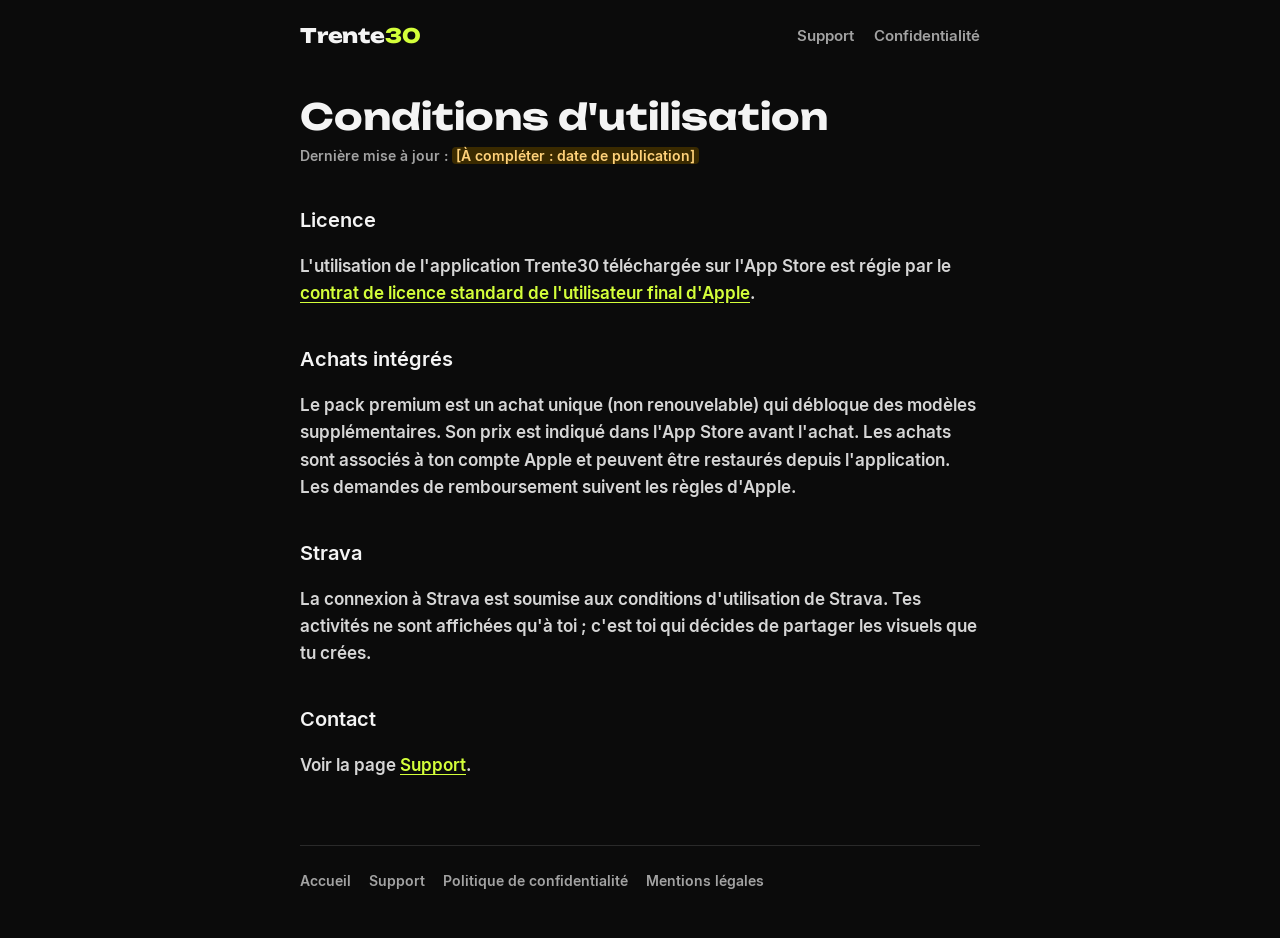
==== conditions.html @ 4fb77905 "Add Trente30 site: landing, privacy policy, support, terms, legal notice Static GitHub Pages site (s" ====
<!doctype html>
<html lang="fr">
<head>
  <meta charset="utf-8">
  <meta name="viewport" content="width=device-width, initial-scale=1, viewport-fit=cover">
  <title>Conditions d'utilisation — Trente30</title>
  <meta name="theme-color" content="#0b0b0b">
  <link rel="stylesheet" href="assets/style.css">
</head>
<body>
  <div class="wrap">
    <header class="site">
      <a class="brand" href="./">Trente<span>30</span></a>
      <nav class="site" aria-label="Navigation">
        <a href="support.html">Support</a>
        <a href="confidentialite.html">Confidentialité</a>
      </nav>
    </header>

    <main class="doc">
      <h1>Conditions d'utilisation</h1>
      <p class="updated">Dernière mise à jour : <span class="todo">[À compléter : date de publication]</span></p>

      <h2>Licence</h2>
      <p>L'utilisation de l'application Trente30 téléchargée sur l'App Store est régie par le <a href="https://www.apple.com/legal/internet-services/itunes/dev/stdeula/">contrat de licence standard de l'utilisateur final d'Apple</a>.</p>

      <h2>Achats intégrés</h2>
      <p>Le pack premium est un achat unique (non renouvelable) qui débloque des modèles supplémentaires. Son prix est indiqué dans l'App Store avant l'achat. Les achats sont associés à ton compte Apple et peuvent être restaurés depuis l'application. Les demandes de remboursement suivent les règles d'Apple.</p>

      <h2>Strava</h2>
      <p>La connexion à Strava est soumise aux conditions d'utilisation de Strava. Tes activités ne sont affichées qu'à toi ; c'est toi qui décides de partager les visuels que tu crées.</p>

      <h2>Contact</h2>
      <p>Voir la page <a href="support.html">Support</a>.</p>
    </main>

    <footer class="site">
      <nav aria-label="Liens légaux">
        <a href="./">Accueil</a>
        <a href="support.html">Support</a>
        <a href="confidentialite.html">Politique de confidentialité</a>
        <a href="mentions-legales.html">Mentions légales</a>
      </nav>
    </footer>
  </div>
</body>
</html>
---- assets/style.css ----
/* Trente30 site — same identity as the app: dark, lime accent, Unbounded for display, Inter for text.
   Fonts are self-hosted (no third-party requests), consistent with the privacy policy. */

@font-face {
  font-family: "Unbounded";
  src: url("fonts/Unbounded-Variable.ttf") format("truetype");
  font-weight: 200 900;
  font-display: swap;
}
@font-face {
  font-family: "Inter";
  src: url("fonts/Inter-SemiBold.ttf") format("truetype");
  font-weight: 400 700;
  font-display: swap;
}

:root {
  --bg: #0b0b0b;
  --surface: #161616;
  --surface-2: #1f1f1f;
  --text: #f4f4f4;
  --muted: #a3a3a3;
  --line: #2a2a2a;
  --accent: #d4ff3a;
  --on-accent: #141414;
  --radius: 18px;
  --max: 720px;
}

* { box-sizing: border-box; }
html { -webkit-text-size-adjust: 100%; }
body {
  margin: 0;
  background: var(--bg);
  color: var(--text);
  font-family: "Inter", -apple-system, BlinkMacSystemFont, "Segoe UI", Roboto, sans-serif;
  font-size: 17px;
  line-height: 1.6;
}
a { color: var(--accent); text-underline-offset: 3px; }
a:focus-visible, .button:focus-visible { outline: 2px solid var(--accent); outline-offset: 3px; }

.wrap { max-width: var(--max); margin: 0 auto; padding: 0 20px; }

header.site {
  display: flex; align-items: center; justify-content: space-between;
  padding: 20px 0;
}
.brand {
  font-family: "Unbounded", sans-serif; font-weight: 800; font-size: 20px;
  color: var(--text); text-decoration: none; letter-spacing: -0.01em;
}
.brand span { color: var(--accent); }
nav.site a { color: var(--muted); text-decoration: none; margin-left: 16px; font-size: 15px; }
nav.site a:hover, nav.site a[aria-current="page"] { color: var(--text); }

/* Landing */
.hero { padding: 40px 0 24px; }
.hero h1 {
  font-family: "Unbounded", sans-serif; font-weight: 800;
  font-size: clamp(34px, 9vw, 56px); line-height: 1.05; letter-spacing: -0.02em;
  margin: 0 0 16px;
}
.hero h1 em { font-style: normal; color: var(--accent); }
.hero p.lead { color: var(--muted); font-size: 19px; margin: 0 0 28px; }

.stores { display: grid; gap: 12px; margin: 0 0 16px; }
@media (min-width: 560px) { .stores { grid-template-columns: 1fr 1fr; } }
.button {
  display: flex; flex-direction: column; align-items: center; justify-content: center; gap: 2px;
  min-height: 56px; padding: 10px 20px; border-radius: 999px; text-align: center; line-height: 1.25;
  font-weight: 700; font-size: 17px; text-decoration: none;
  background: var(--accent); color: var(--on-accent);
}
.button.secondary { background: var(--surface-2); color: var(--text); border: 1px solid var(--line); }
.button[aria-disabled="true"] { opacity: .55; pointer-events: none; }
.button small { font-weight: 600; font-size: 13px; opacity: .75; }

.pricing {
  background: var(--surface); border: 1px solid var(--line); border-radius: var(--radius);
  padding: 20px; margin: 24px 0;
}
.pricing h2 { margin: 0 0 8px; font-size: 18px; }
.pricing ul { margin: 0; padding-left: 20px; color: var(--muted); }
.pricing li { margin: 4px 0; }
.pricing strong { color: var(--text); }

.features { display: grid; gap: 12px; margin: 24px 0 40px; }
@media (min-width: 560px) { .features { grid-template-columns: 1fr 1fr; } }
.feature { background: var(--surface); border-radius: var(--radius); padding: 18px; border: 1px solid var(--line); }
.feature h3 { margin: 0 0 6px; font-size: 16px; }
.feature p { margin: 0; color: var(--muted); font-size: 15px; }

/* Legal pages */
main.doc { padding: 16px 0 48px; }
main.doc h1 { font-family: "Unbounded", sans-serif; font-size: clamp(26px, 7vw, 36px); line-height: 1.15; margin: 8px 0 8px; }
main.doc .updated { color: var(--muted); font-size: 14px; margin: 0 0 28px; }
main.doc h2 { font-size: 20px; margin: 36px 0 8px; }
main.doc h3 { font-size: 17px; margin: 20px 0 6px; }
main.doc p, main.doc li { color: #d6d6d6; }
main.doc ul { padding-left: 22px; }
.note {
  background: var(--surface); border-left: 3px solid var(--accent);
  padding: 12px 16px; border-radius: 8px; margin: 16px 0; color: var(--muted); font-size: 15px;
}
table { width: 100%; border-collapse: collapse; margin: 12px 0; font-size: 15px; }
th, td { text-align: left; padding: 10px 8px; border-bottom: 1px solid var(--line); vertical-align: top; }
th { color: var(--text); }
td { color: #d6d6d6; }
.table-scroll { overflow-x: auto; }

/* Placeholders the owner must fill in before publishing (see site/README.md) */
.todo { background: #3a2a00; color: #ffd27a; padding: 0 4px; border-radius: 4px; }

footer.site {
  border-top: 1px solid var(--line); padding: 24px 0 40px; color: var(--muted); font-size: 14px;
}
footer.site nav a { color: var(--muted); margin-right: 14px; text-decoration: none; display: inline-block; margin-bottom: 6px; }
footer.site nav a:hover { color: var(--text); }
footer.site p { margin: 10px 0 0; }
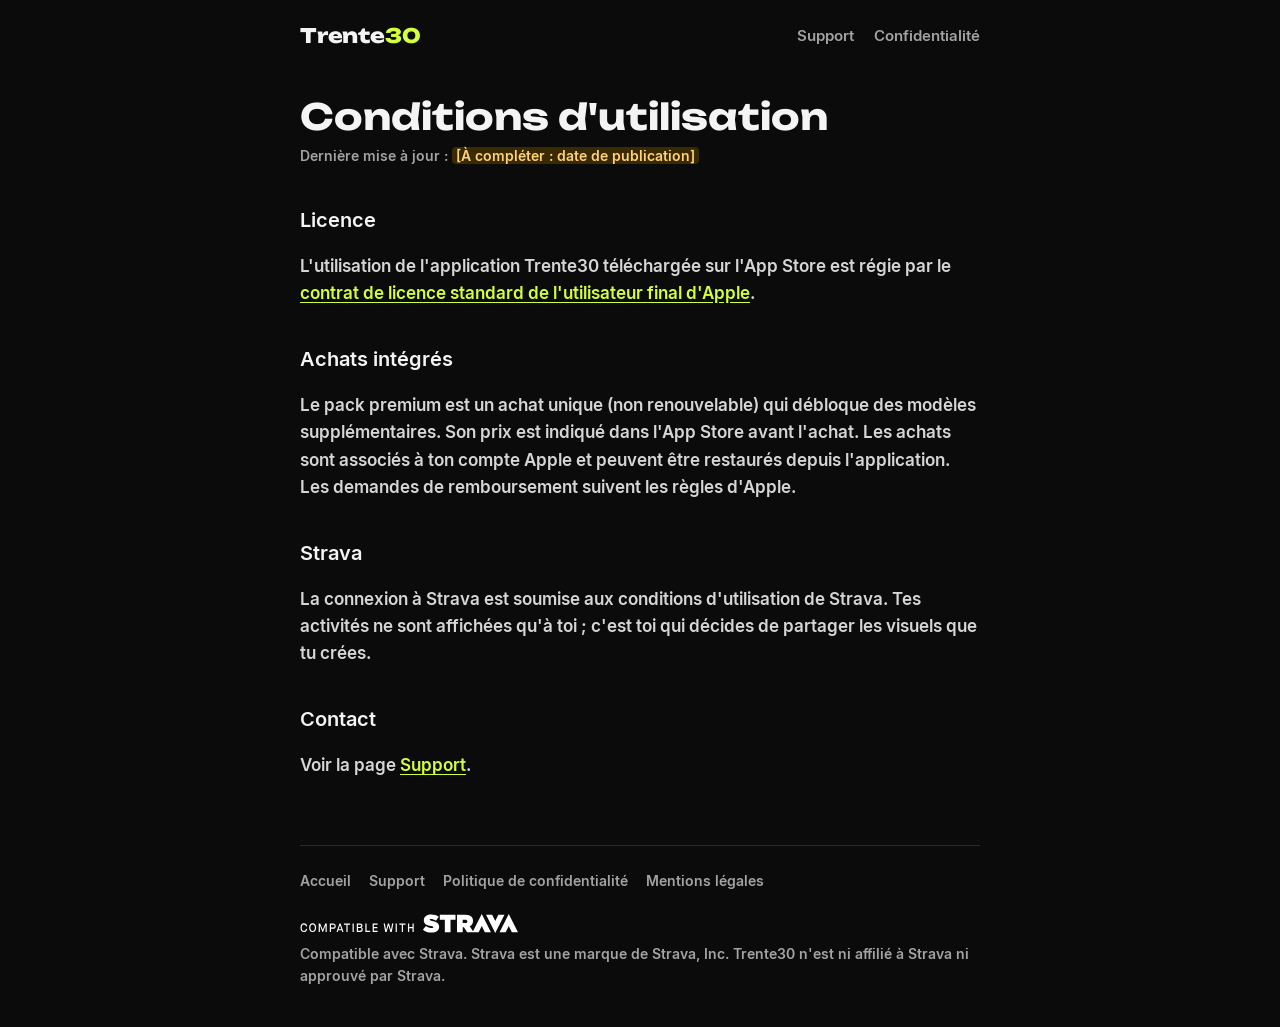
==== commit 35c9af52: "Official Compatible with Strava logo; privacy policy covers segments, weekly and cumulative stats Sy" ====
--- a/conditions.html
+++ b/conditions.html
@@ -41,6 +41,8 @@
         <a href="confidentialite.html">Politique de confidentialité</a>
         <a href="mentions-legales.html">Mentions légales</a>
       </nav>
+      <p class="strava-logo-line"><img class="strava-logo" src="assets/strava/api_logo_cptblWith_strava_horiz_white.svg" width="218" height="18" alt="Compatible with Strava"></p>
+      <p>Compatible avec Strava. Strava est une marque de Strava, Inc. Trente30 n'est ni affilié à Strava ni approuvé par Strava.</p>
     </footer>
   </div>
 </body>
--- a/assets/style.css
+++ b/assets/style.css
@@ -118,3 +118,5 @@
 footer.site nav a { color: var(--muted); margin-right: 14px; text-decoration: none; display: inline-block; margin-bottom: 6px; }
 footer.site nav a:hover { color: var(--text); }
 footer.site p { margin: 10px 0 0; }
+footer.site .strava-logo-line { margin-top: 16px; }
+footer.site img.strava-logo { display: block; width: 218px; height: auto; }
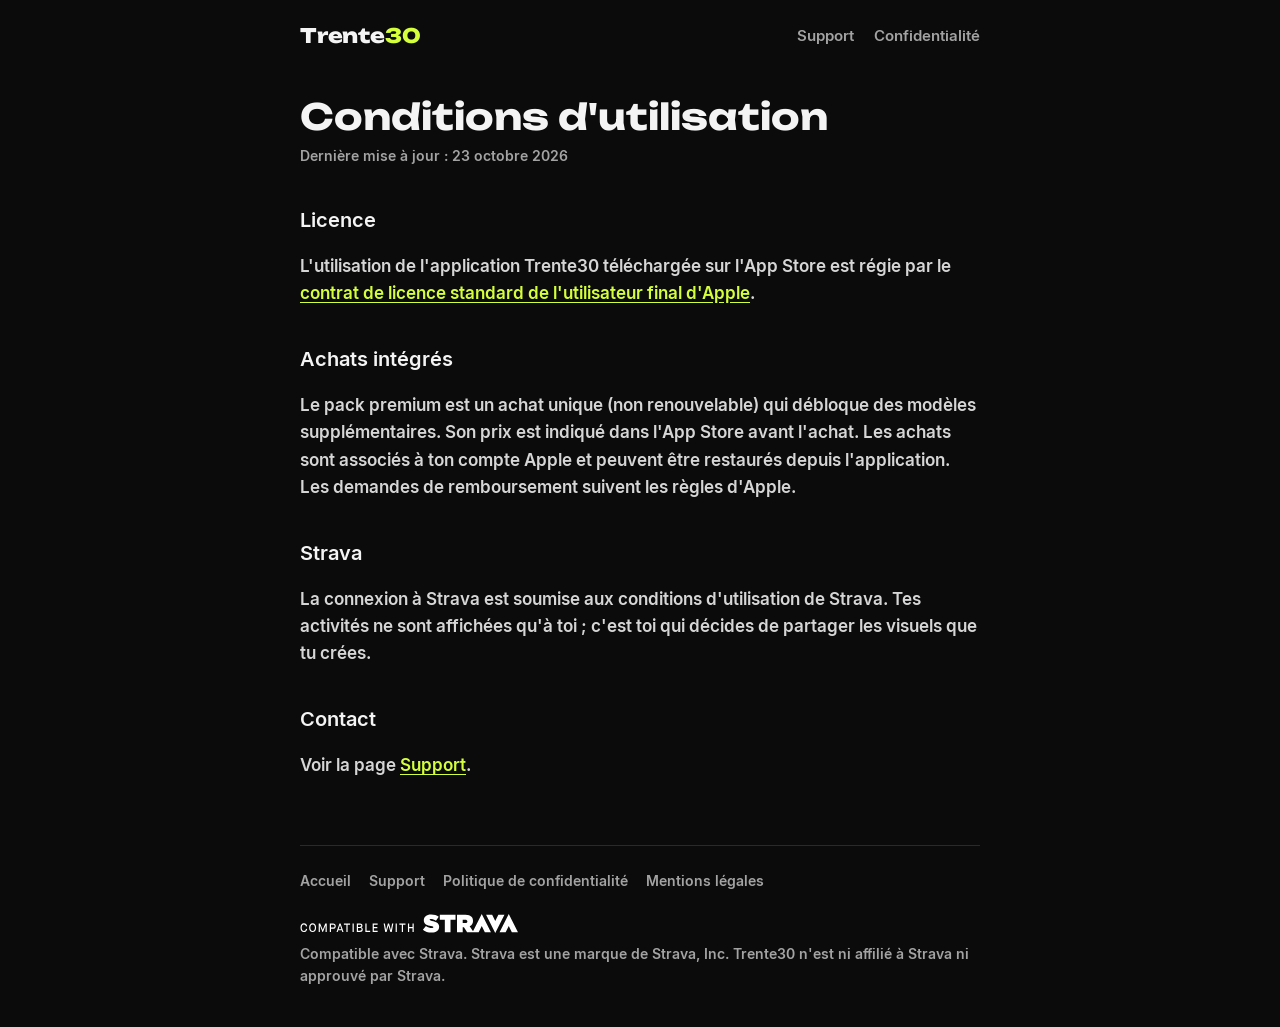
==== commit 874eecc4: "Fill publisher, contact, price and publication date Co-Authored-By: Claude Opus 5.5 <noreply@anthrop" ====
--- a/conditions.html
+++ b/conditions.html
@@ -19,7 +19,7 @@
 
     <main class="doc">
       <h1>Conditions d'utilisation</h1>
-      <p class="updated">Dernière mise à jour : <span class="todo">[À compléter : date de publication]</span></p>
+      <p class="updated">Dernière mise à jour : 23 octobre 2026</p>
 
       <h2>Licence</h2>
       <p>L'utilisation de l'application Trente30 téléchargée sur l'App Store est régie par le <a href="https://www.apple.com/legal/internet-services/itunes/dev/stdeula/">contrat de licence standard de l'utilisateur final d'Apple</a>.</p>
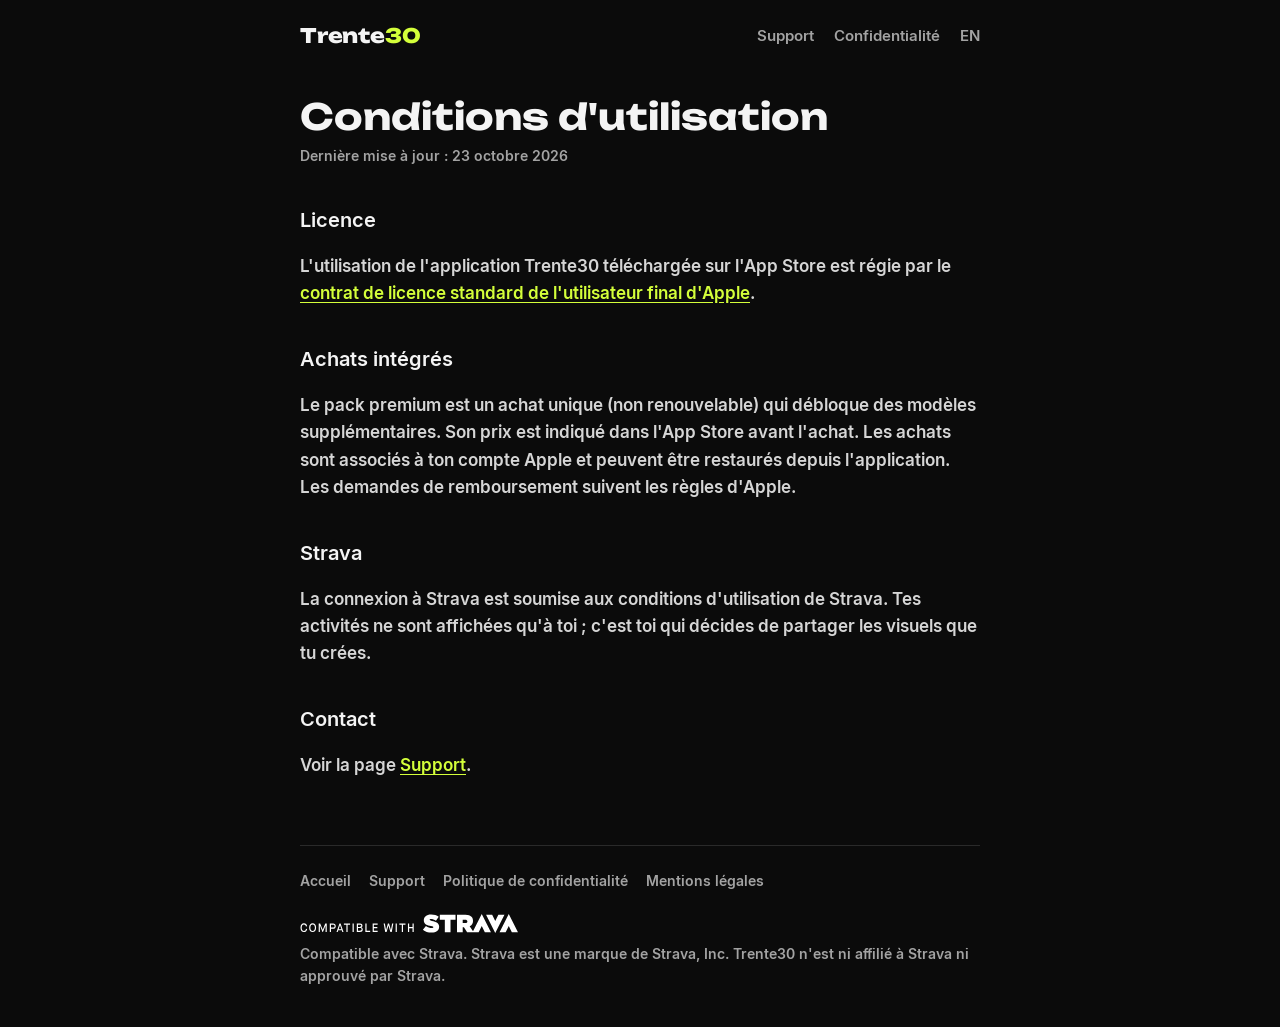
==== commit 3e98ae49: "English site at the root, French version under /fr/ Old French URLs at the root redirect to /fr/. Th" ====
--- a/conditions.html
+++ b/conditions.html
@@ -2,48 +2,9 @@
 <html lang="fr">
 <head>
   <meta charset="utf-8">
-  <meta name="viewport" content="width=device-width, initial-scale=1, viewport-fit=cover">
-  <title>Conditions d'utilisation — Trente30</title>
-  <meta name="theme-color" content="#0b0b0b">
-  <link rel="stylesheet" href="assets/style.css">
+  <title>Trente30</title>
+  <meta http-equiv="refresh" content="0; url=fr/conditions.html">
+  <link rel="canonical" href="https://trente30.tecknologiks.com/fr/conditions.html">
 </head>
-<body>
-  <div class="wrap">
-    <header class="site">
-      <a class="brand" href="./">Trente<span>30</span></a>
-      <nav class="site" aria-label="Navigation">
-        <a href="support.html">Support</a>
-        <a href="confidentialite.html">Confidentialité</a>
-      </nav>
-    </header>
-
-    <main class="doc">
-      <h1>Conditions d'utilisation</h1>
-      <p class="updated">Dernière mise à jour : 23 octobre 2026</p>
-
-      <h2>Licence</h2>
-      <p>L'utilisation de l'application Trente30 téléchargée sur l'App Store est régie par le <a href="https://www.apple.com/legal/internet-services/itunes/dev/stdeula/">contrat de licence standard de l'utilisateur final d'Apple</a>.</p>
-
-      <h2>Achats intégrés</h2>
-      <p>Le pack premium est un achat unique (non renouvelable) qui débloque des modèles supplémentaires. Son prix est indiqué dans l'App Store avant l'achat. Les achats sont associés à ton compte Apple et peuvent être restaurés depuis l'application. Les demandes de remboursement suivent les règles d'Apple.</p>
-
-      <h2>Strava</h2>
-      <p>La connexion à Strava est soumise aux conditions d'utilisation de Strava. Tes activités ne sont affichées qu'à toi ; c'est toi qui décides de partager les visuels que tu crées.</p>
-
-      <h2>Contact</h2>
-      <p>Voir la page <a href="support.html">Support</a>.</p>
-    </main>
-
-    <footer class="site">
-      <nav aria-label="Liens légaux">
-        <a href="./">Accueil</a>
-        <a href="support.html">Support</a>
-        <a href="confidentialite.html">Politique de confidentialité</a>
-        <a href="mentions-legales.html">Mentions légales</a>
-      </nav>
-      <p class="strava-logo-line"><img class="strava-logo" src="assets/strava/api_logo_cptblWith_strava_horiz_white.svg" width="218" height="18" alt="Compatible with Strava"></p>
-      <p>Compatible avec Strava. Strava est une marque de Strava, Inc. Trente30 n'est ni affilié à Strava ni approuvé par Strava.</p>
-    </footer>
-  </div>
-</body>
+<body><p><a href="fr/conditions.html">Cette page a déménagé.</a></p></body>
 </html>
